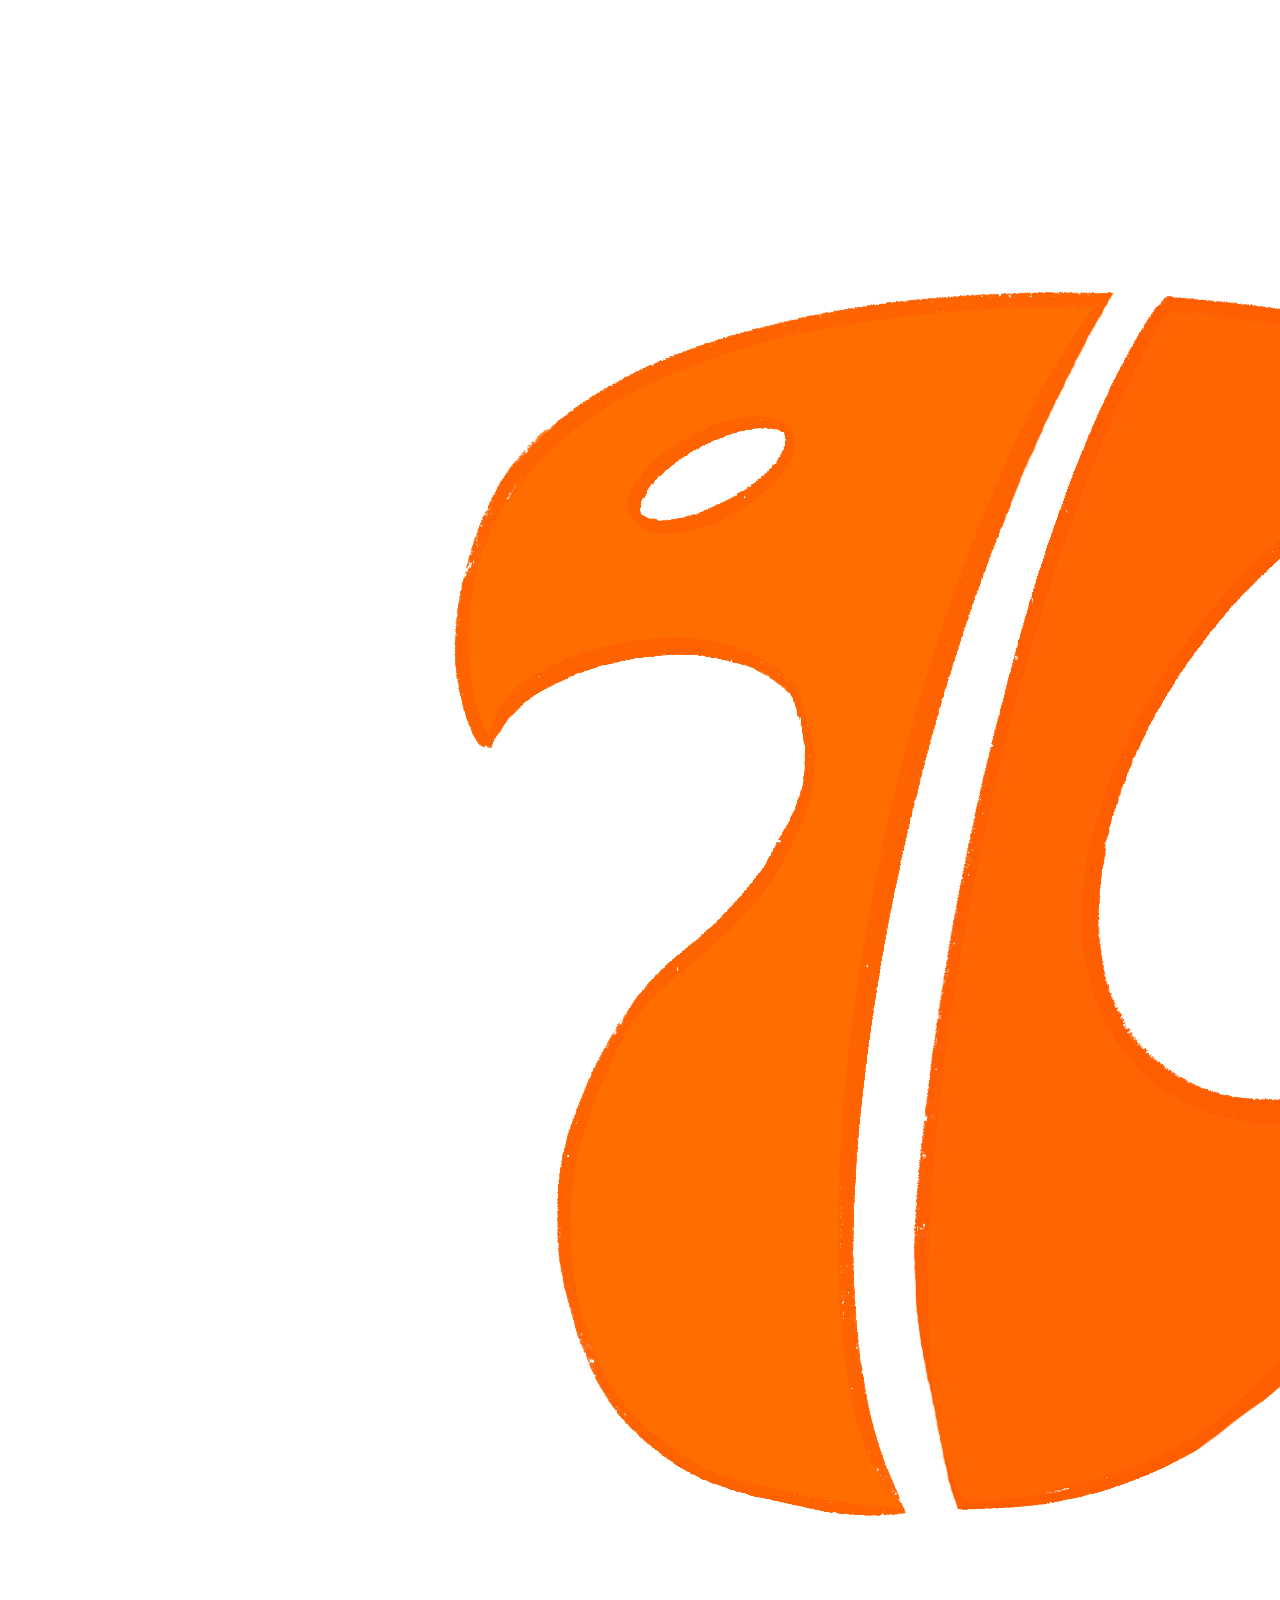
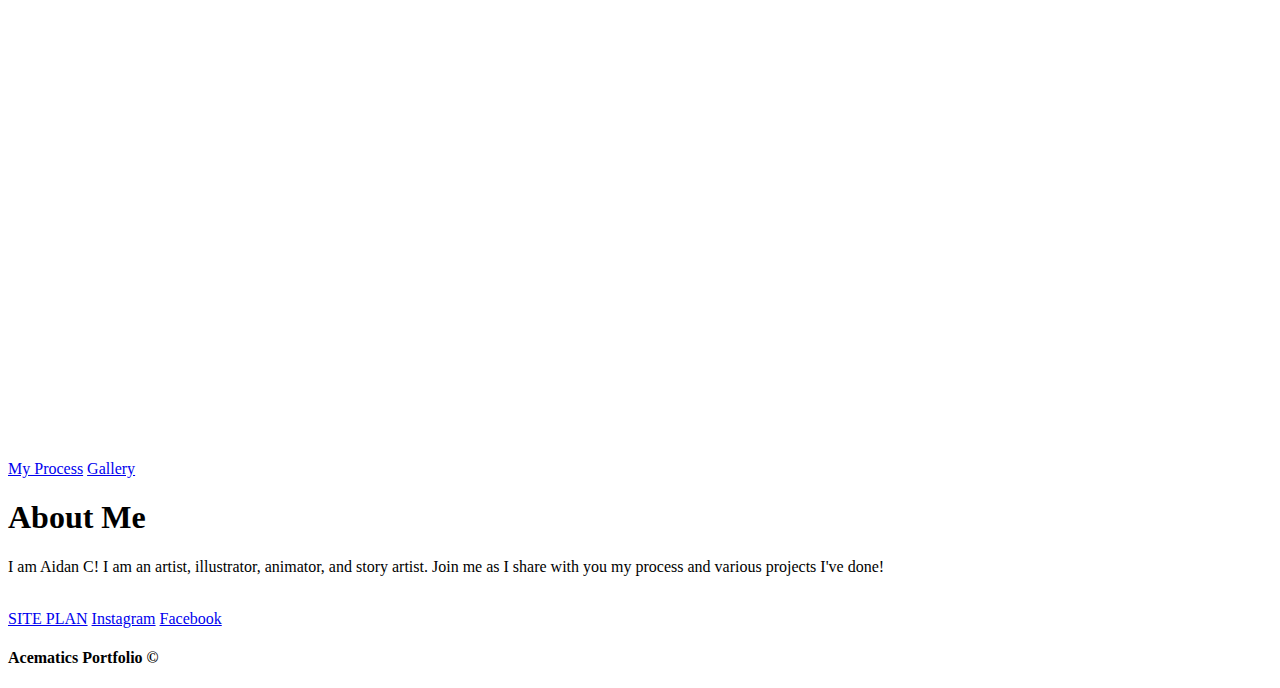
==== acematics-portfolio/index.html @ b0445eff "work opoppopo" ====
<!DOCTYPE html>
<html lang="en">
  <head>
    <meta charset="UTF-8" />
    <meta name="viewport" content="width=device-width, initial-scale=1.0" />
    <meta http-equiv="X-UA-Compatible" content="IE=edge" />
    <meta
      name="viewport"
      content="width=device-
  width, initial-scale=1.0"
    />
    <title>Acematics Portfolio</title>
  </head>
  <nav>
    <header>
      <a href="index.html"
        ><img src="images/acematics.png" alt="acematics logo" id="logo-changer"
      /></a>
      <a href="myprocess.html">My Process</a>
      <a href="gallery.html">Gallery</a>
    </header>
  </nav>

  <main>
    <section>
      <h1>About Me</h1>
      <p>
        I am Aidan C! I am an artist, illustrator, animator, and story artist.
        Join me as I share with you my process and various projects I've done!
      </p>
    </section>
  </main>
  <body>
    <div>
      <img src="" alt="" />
    </div>
  </body>

  <footer>
    <a href="site-plan.html">SITE PLAN</a>
    <a href="https://www.instagram.com" target="_blank">Instagram</a>
    <a href="https://www.facebook.com" target="_blank">Facebook</a>
    <h4>Acematics Portfolio &copy;</h4>
  </footer>
</html>
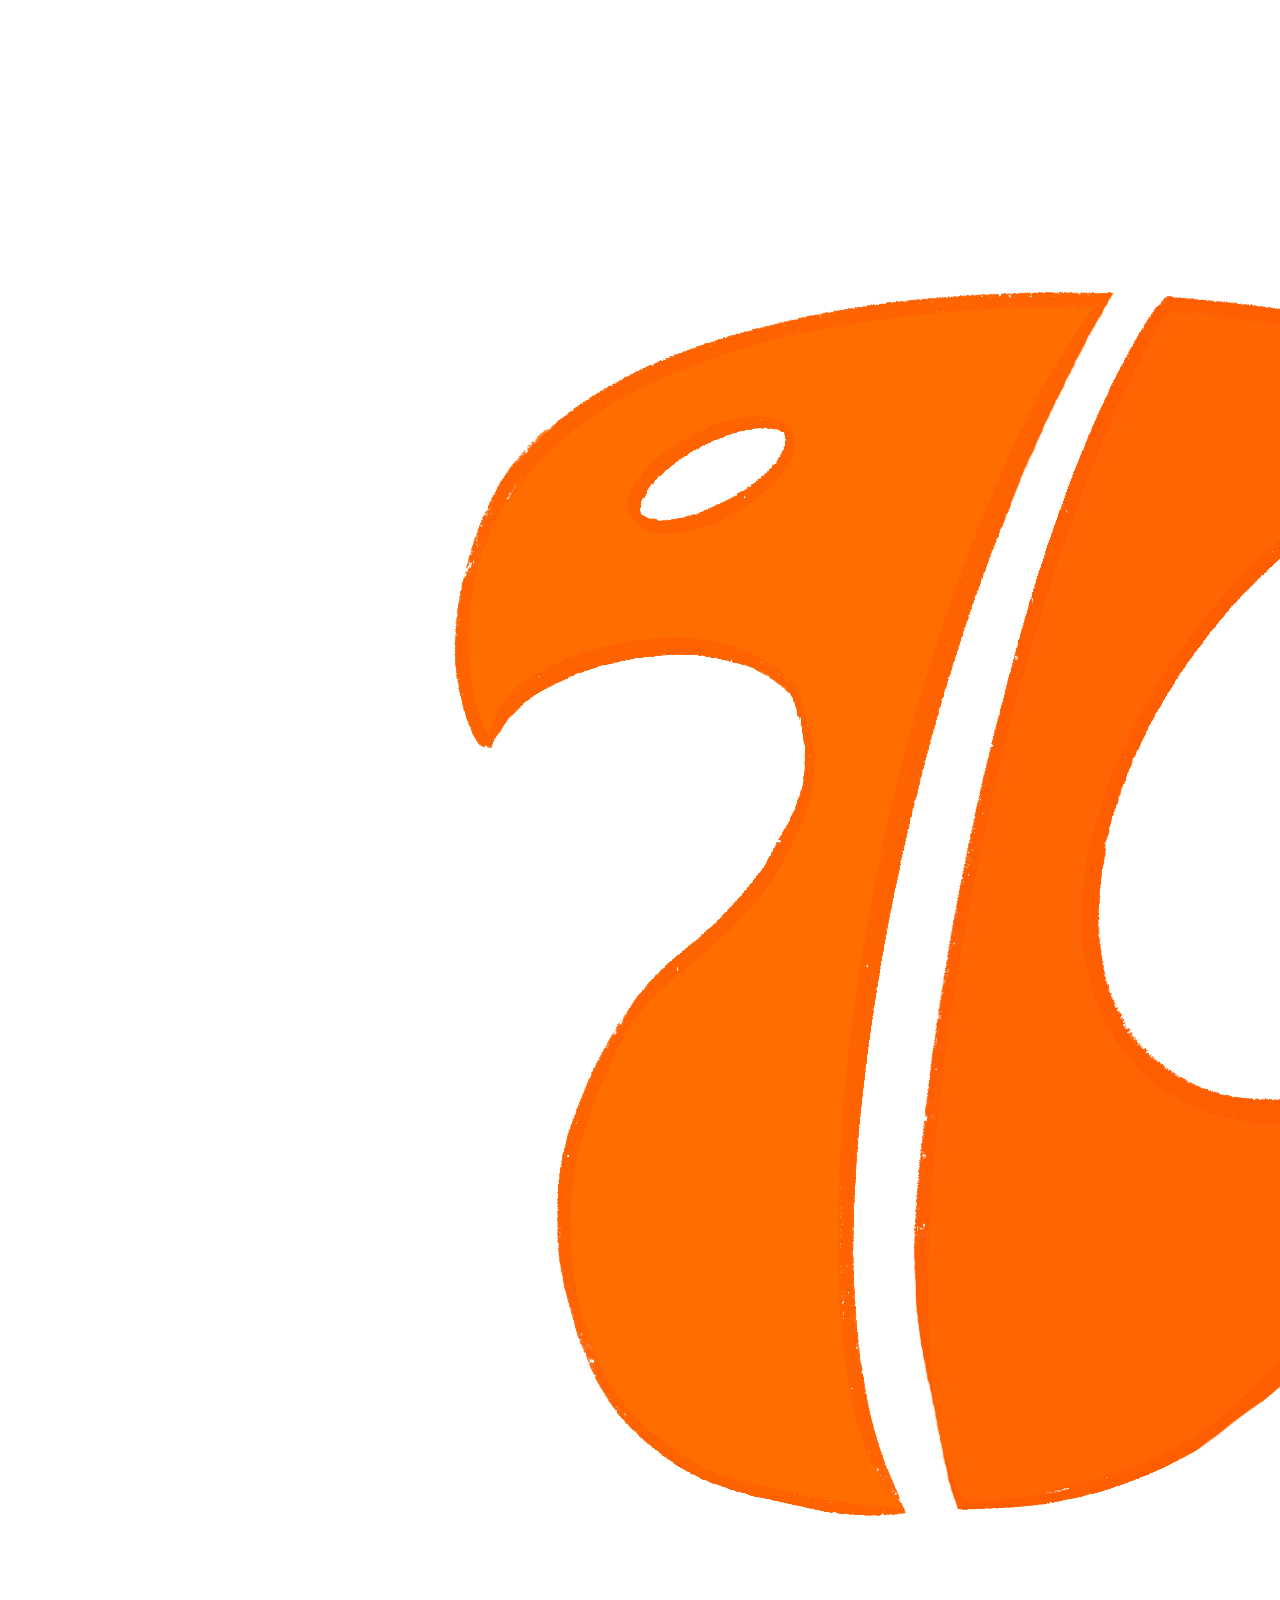
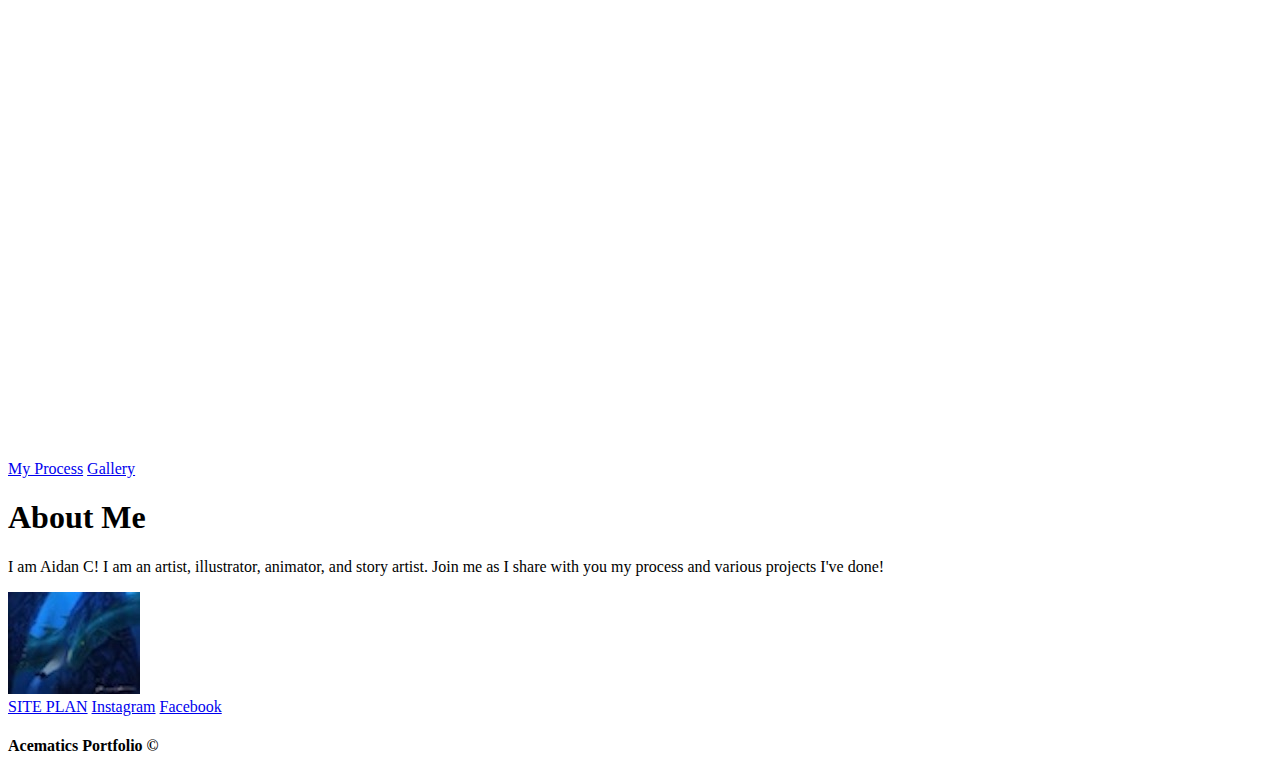
==== commit 52f300f7: "laoalaoalaoalao" ====
--- a/acematics-portfolio/index.html
+++ b/acematics-portfolio/index.html
@@ -32,7 +32,7 @@
   </main>
   <body>
     <div>
-      <img src="" alt="" />
+      <img src="images/sea-monster.JPG" alt="sea-monster" />
     </div>
   </body>
 
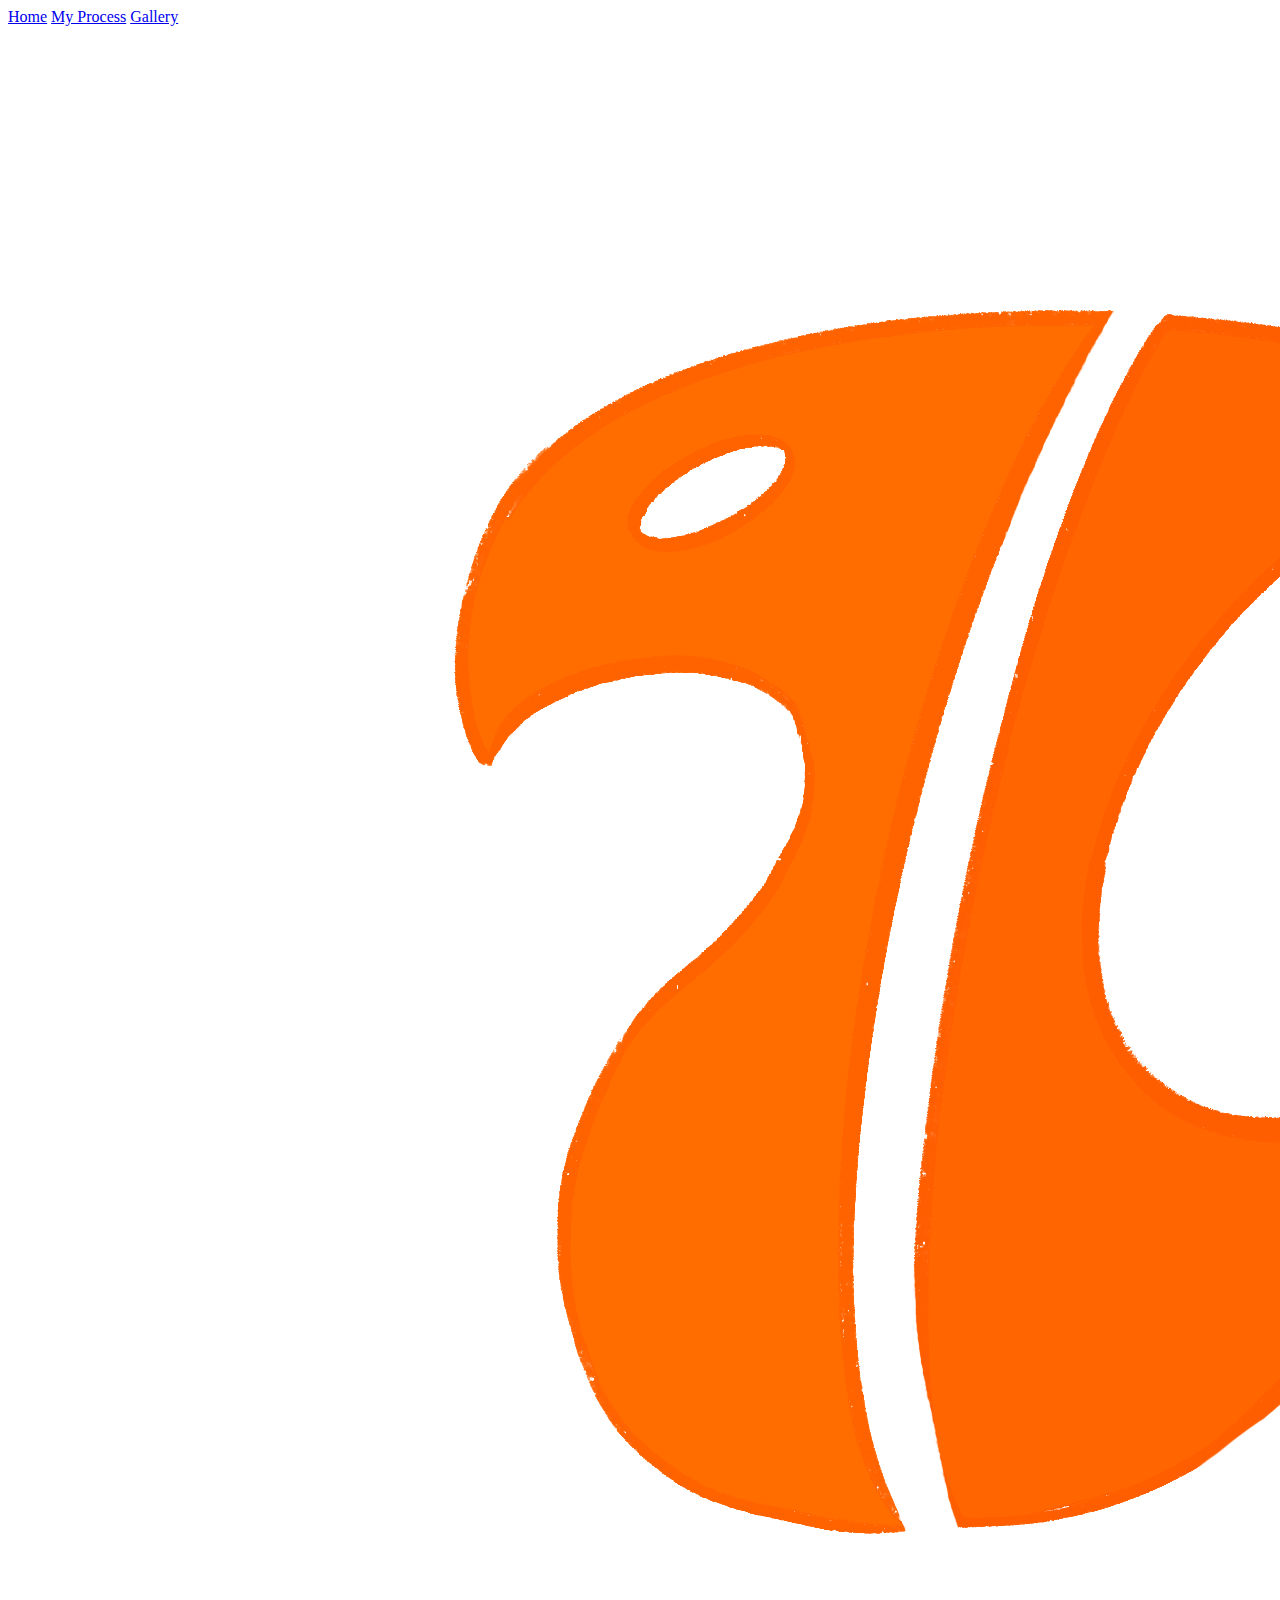
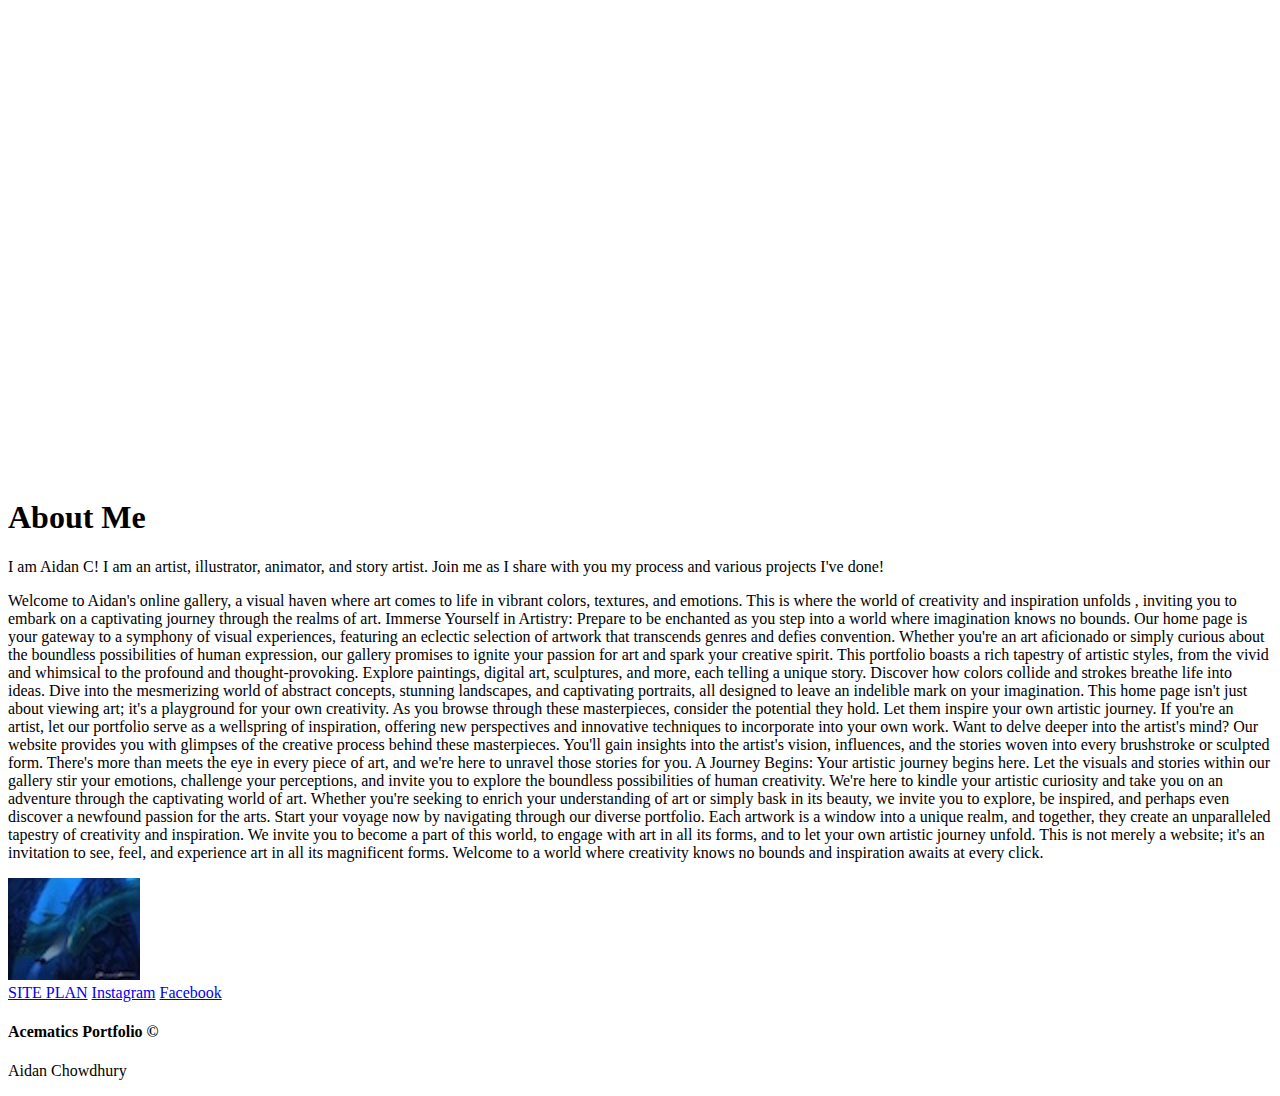
==== commit 962b3650: "iymkaotttwd" ====
--- a/acematics-portfolio/index.html
+++ b/acematics-portfolio/index.html
@@ -9,17 +9,17 @@
       content="width=device-
   width, initial-scale=1.0"
     />
+    <nav>
+      <header>
+        <a href="acematics-portfolio/index.html"></a>
+        <a href="index.html">Home</a>
+        <a href="myprocess.html">My Process</a>
+        <a href="gallery.html">Gallery</a>
+      </header>
+    </nav>
+    <img src="images/acematics.png" alt="acematics logo" id="logo-changer" />
     <title>Acematics Portfolio</title>
   </head>
-  <nav>
-    <header>
-      <a href="index.html"
-        ><img src="images/acematics.png" alt="acematics logo" id="logo-changer"
-      /></a>
-      <a href="myprocess.html">My Process</a>
-      <a href="gallery.html">Gallery</a>
-    </header>
-  </nav>
 
   <main>
     <section>
@@ -27,6 +27,51 @@
       <p>
         I am Aidan C! I am an artist, illustrator, animator, and story artist.
         Join me as I share with you my process and various projects I've done!
+      </p>
+      <p>
+        Welcome to Aidan's online gallery, a visual haven where art comes to
+        life in vibrant colors, textures, and emotions. This is where the world
+        of creativity and inspiration unfolds , inviting you to embark on a
+        captivating journey through the realms of art. Immerse Yourself in
+        Artistry: Prepare to be enchanted as you step into a world where
+        imagination knows no bounds. Our home page is your gateway to a symphony
+        of visual experiences, featuring an eclectic selection of artwork that
+        transcends genres and defies convention. Whether you're an art
+        aficionado or simply curious about the boundless possibilities of human
+        expression, our gallery promises to ignite your passion for art and
+        spark your creative spirit. This portfolio boasts a rich tapestry of
+        artistic styles, from the vivid and whimsical to the profound and
+        thought-provoking. Explore paintings, digital art, sculptures, and more,
+        each telling a unique story. Discover how colors collide and strokes
+        breathe life into ideas. Dive into the mesmerizing world of abstract
+        concepts, stunning landscapes, and captivating portraits, all designed
+        to leave an indelible mark on your imagination. This home page isn't
+        just about viewing art; it's a playground for your own creativity. As
+        you browse through these masterpieces, consider the potential they hold.
+        Let them inspire your own artistic journey. If you're an artist, let our
+        portfolio serve as a wellspring of inspiration, offering new
+        perspectives and innovative techniques to incorporate into your own
+        work. Want to delve deeper into the artist's mind? Our website provides
+        you with glimpses of the creative process behind these masterpieces.
+        You'll gain insights into the artist's vision, influences, and the
+        stories woven into every brushstroke or sculpted form. There's more than
+        meets the eye in every piece of art, and we're here to unravel those
+        stories for you. A Journey Begins: Your artistic journey begins here.
+        Let the visuals and stories within our gallery stir your emotions,
+        challenge your perceptions, and invite you to explore the boundless
+        possibilities of human creativity. We're here to kindle your artistic
+        curiosity and take you on an adventure through the captivating world of
+        art. Whether you're seeking to enrich your understanding of art or
+        simply bask in its beauty, we invite you to explore, be inspired, and
+        perhaps even discover a newfound passion for the arts. Start your voyage
+        now by navigating through our diverse portfolio. Each artwork is a
+        window into a unique realm, and together, they create an unparalleled
+        tapestry of creativity and inspiration. We invite you to become a part
+        of this world, to engage with art in all its forms, and to let your own
+        artistic journey unfold. This is not merely a website; it's an
+        invitation to see, feel, and experience art in all its magnificent
+        forms. Welcome to a world where creativity knows no bounds and
+        inspiration awaits at every click.
       </p>
     </section>
   </main>
@@ -41,5 +86,6 @@
     <a href="https://www.instagram.com" target="_blank">Instagram</a>
     <a href="https://www.facebook.com" target="_blank">Facebook</a>
     <h4>Acematics Portfolio &copy;</h4>
+    <p>Aidan Chowdhury</p>
   </footer>
 </html>
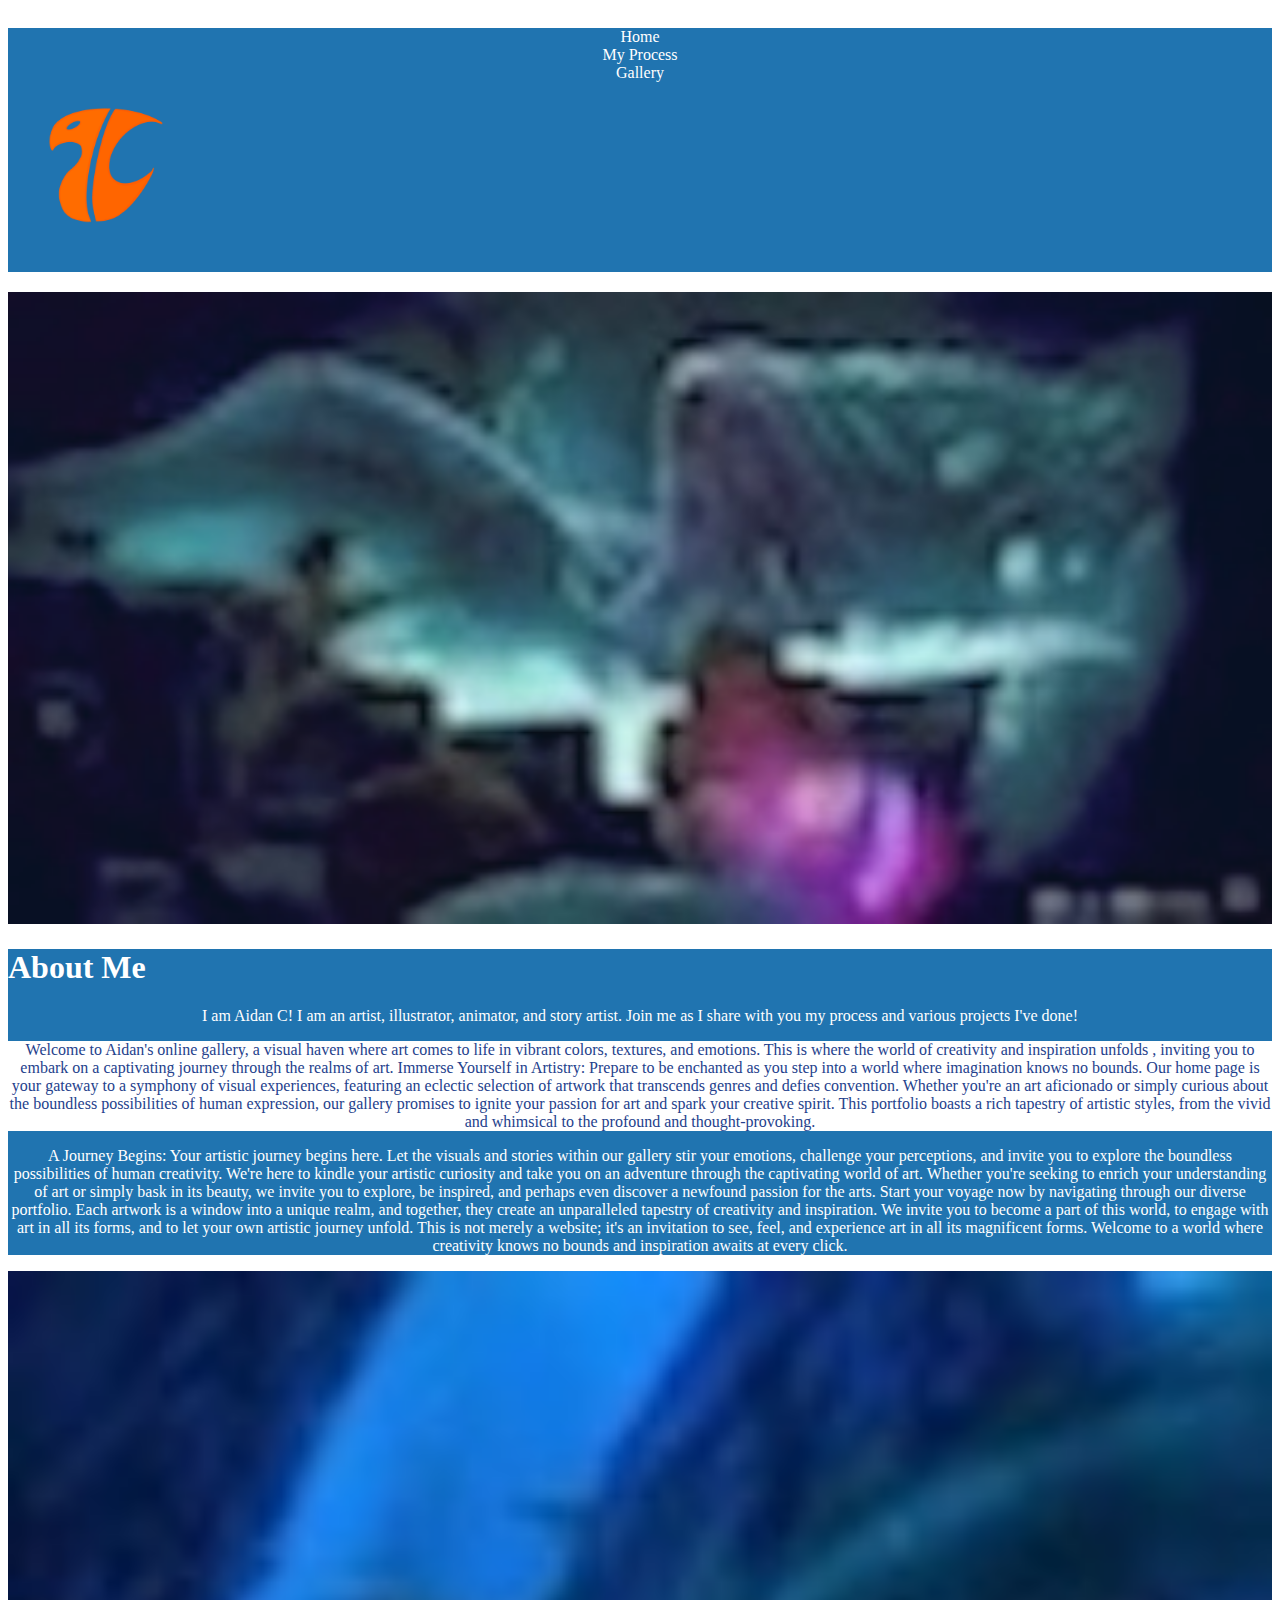
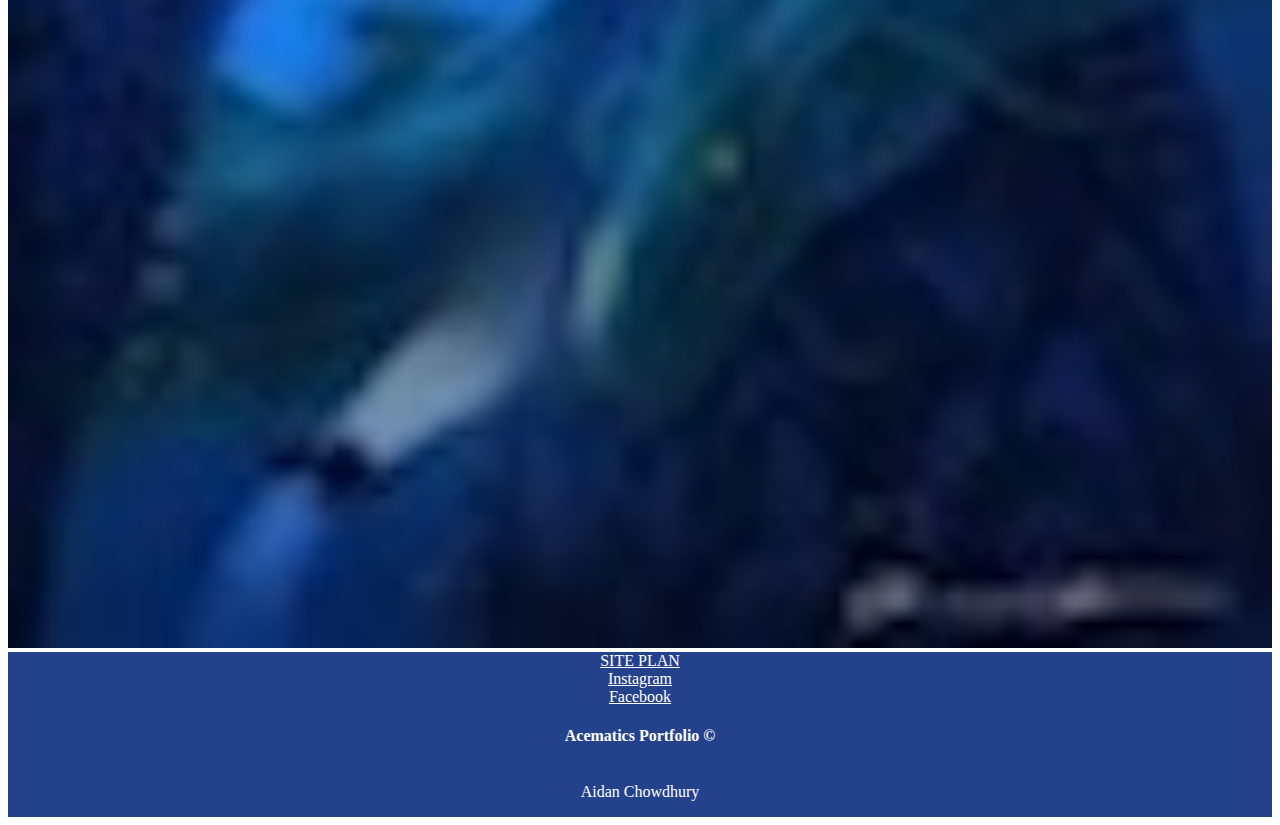
==== commit 7f36893b: "have a merry chrysler" ====
--- a/acematics-portfolio/index.html
+++ b/acematics-portfolio/index.html
@@ -9,25 +9,42 @@
       content="width=device-
   width, initial-scale=1.0"
     />
+    <link
+      type="text/css"
+      rel="stylesheet"
+      href="site-plan/styles/main-style.css"
+    />
+
+    <style>
+      @import url('https://fonts.googleapis.com/css2?family=Open+Sans:wght@300&family=Oswald&display=swap');
+      </style>
+
     <nav>
+      
       <header>
         <a href="acematics-portfolio/index.html"></a>
         <a href="index.html">Home</a>
         <a href="myprocess.html">My Process</a>
         <a href="gallery.html">Gallery</a>
+        <img class="logo" src="images/acematics.png" alt="logo" id="logo-changer" />
       </header>
     </nav>
-    <img src="images/acematics.png" alt="acematics logo" id="logo-changer" />
+    
     <title>Acematics Portfolio</title>
   </head>
 
   <main>
-    <section>
+    <div>
+     <img src="images/pirate.JPG" alt="hero-img" id="hero-img"> 
+    </div>
+    <section class="para-one">
       <h1>About Me</h1>
       <p>
         I am Aidan C! I am an artist, illustrator, animator, and story artist.
         Join me as I share with you my process and various projects I've done!
       </p>
+      
+    <section class="para-two">
       <p>
         Welcome to Aidan's online gallery, a visual haven where art comes to
         life in vibrant colors, textures, and emotions. This is where the world
@@ -41,43 +58,32 @@
         expression, our gallery promises to ignite your passion for art and
         spark your creative spirit. This portfolio boasts a rich tapestry of
         artistic styles, from the vivid and whimsical to the profound and
-        thought-provoking. Explore paintings, digital art, sculptures, and more,
-        each telling a unique story. Discover how colors collide and strokes
-        breathe life into ideas. Dive into the mesmerizing world of abstract
-        concepts, stunning landscapes, and captivating portraits, all designed
-        to leave an indelible mark on your imagination. This home page isn't
-        just about viewing art; it's a playground for your own creativity. As
-        you browse through these masterpieces, consider the potential they hold.
-        Let them inspire your own artistic journey. If you're an artist, let our
-        portfolio serve as a wellspring of inspiration, offering new
-        perspectives and innovative techniques to incorporate into your own
-        work. Want to delve deeper into the artist's mind? Our website provides
-        you with glimpses of the creative process behind these masterpieces.
-        You'll gain insights into the artist's vision, influences, and the
-        stories woven into every brushstroke or sculpted form. There's more than
-        meets the eye in every piece of art, and we're here to unravel those
-        stories for you. A Journey Begins: Your artistic journey begins here.
-        Let the visuals and stories within our gallery stir your emotions,
-        challenge your perceptions, and invite you to explore the boundless
-        possibilities of human creativity. We're here to kindle your artistic
-        curiosity and take you on an adventure through the captivating world of
-        art. Whether you're seeking to enrich your understanding of art or
-        simply bask in its beauty, we invite you to explore, be inspired, and
-        perhaps even discover a newfound passion for the arts. Start your voyage
-        now by navigating through our diverse portfolio. Each artwork is a
-        window into a unique realm, and together, they create an unparalleled
-        tapestry of creativity and inspiration. We invite you to become a part
-        of this world, to engage with art in all its forms, and to let your own
-        artistic journey unfold. This is not merely a website; it's an
-        invitation to see, feel, and experience art in all its magnificent
-        forms. Welcome to a world where creativity knows no bounds and
-        inspiration awaits at every click.
+        thought-provoking.
+      </p>
+    </section>
+    <section class="para-three">
+      <p>
+        A Journey Begins: Your artistic journey begins here. Let the visuals and
+        stories within our gallery stir your emotions, challenge your
+        perceptions, and invite you to explore the boundless possibilities of
+        human creativity. We're here to kindle your artistic curiosity and take
+        you on an adventure through the captivating world of art. Whether you're
+        seeking to enrich your understanding of art or simply bask in its
+        beauty, we invite you to explore, be inspired, and perhaps even discover
+        a newfound passion for the arts. Start your voyage now by navigating
+        through our diverse portfolio. Each artwork is a window into a unique
+        realm, and together, they create an unparalleled tapestry of creativity
+        and inspiration. We invite you to become a part of this world, to engage
+        with art in all its forms, and to let your own artistic journey unfold.
+        This is not merely a website; it's an invitation to see, feel, and
+        experience art in all its magnificent forms. Welcome to a world where
+        creativity knows no bounds and inspiration awaits at every click.
       </p>
     </section>
   </main>
   <body>
     <div>
-      <img src="images/sea-monster.JPG" alt="sea-monster" />
+      <img src="images/sea-monster.JPG" alt="sea-monster" id="" />
     </div>
   </body>
 
--- a/acematics-portfolio/site-plan/styles/main-style.css
+++ b/acematics-portfolio/site-plan/styles/main-style.css
@@ -0,0 +1,59 @@
+/*Colors
+--primary-color: #2074b0;
+  --secondary-color: #3d43bc;
+  --accent1-color: #10154e;
+  --accent2-color: #a121c4; */
+nav {
+  grid-template-rows: 10px 20px;
+  padding: 20px 0 20px 0;
+}
+nav a {
+  color: white;
+  text-align: center;
+  text-size-adjust: 50%;
+  text-decoration: none;
+}
+header {
+  background-color: #2074b0;
+  display: grid;
+}
+
+.logo {
+  width: 15%;
+}
+
+.content {
+  max-width: 1600px;
+  margin: 0 auto;
+}
+.para-one,
+.para-three {
+  background-color: #2074b0;
+}
+.para-one p,
+h1 {
+  color: white;
+}
+.para-two {
+  background-color: white;
+}
+.para-two p {
+  color: #24418c;
+}
+
+footer {
+  display: grid;
+  background-color: #24418c;
+}
+footer a,
+h4,
+p {
+  color: white;
+  text-align: center;
+}
+#hero-img {
+  width: 100%;
+}
+img {
+  width: 100%;
+}
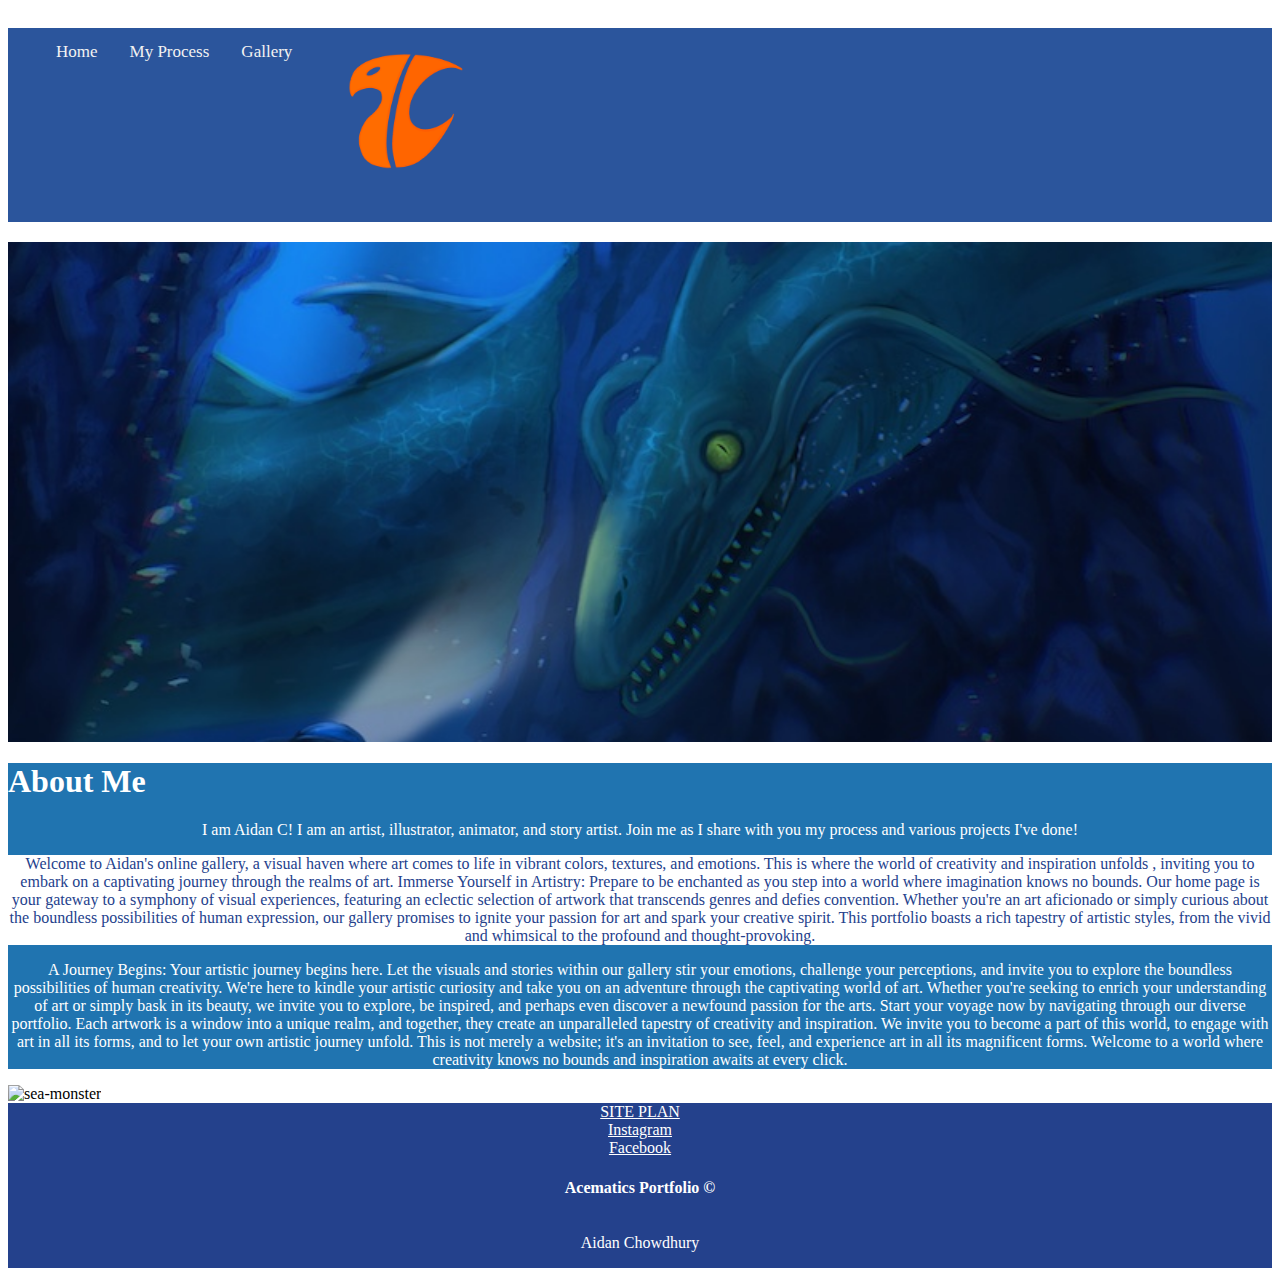
==== commit c2436cad: "wok wok wok" ====
--- a/acematics-portfolio/index.html
+++ b/acematics-portfolio/index.html
@@ -9,34 +9,47 @@
       content="width=device-
   width, initial-scale=1.0"
     />
+
+      </head>
+      <body>
     <link
       type="text/css"
       rel="stylesheet"
       href="site-plan/styles/main-style.css"
-    />
-
-    <style>
-      @import url('https://fonts.googleapis.com/css2?family=Open+Sans:wght@300&family=Oswald&display=swap');
-      </style>
-
+    />  
     <nav>
       
       <header>
+        <div class="topnav">
+        <img class="logo" src="images/acematics.png" alt="logo" id="logo-changer" />
         <a href="acematics-portfolio/index.html"></a>
         <a href="index.html">Home</a>
         <a href="myprocess.html">My Process</a>
         <a href="gallery.html">Gallery</a>
-        <img class="logo" src="images/acematics.png" alt="logo" id="logo-changer" />
+      </div>
       </header>
     </nav>
+    <style>
+      .parallax {
+        /* The image used */
+        background-image: url("images/sea-monster2.0.JPG");
+      
+        /* Set a specific height */
+        min-height: 500px; 
+      
+        /* Create the parallax scrolling effect */
+        background-attachment: fixed;
+        background-position: center;
+        background-repeat: no-repeat;
+        background-size: cover;
+      }
+      </style>
     
     <title>Acematics Portfolio</title>
   </head>
-
+  <div class="parallax"></div>
   <main>
-    <div>
-     <img src="images/pirate.JPG" alt="hero-img" id="hero-img"> 
-    </div>
+    
     <section class="para-one">
       <h1>About Me</h1>
       <p>
@@ -83,7 +96,7 @@
   </main>
   <body>
     <div>
-      <img src="images/sea-monster.JPG" alt="sea-monster" id="" />
+      <img src="" alt="sea-monster" id="" />
     </div>
   </body>
 
--- a/acematics-portfolio/site-plan/styles/main-style.css
+++ b/acematics-portfolio/site-plan/styles/main-style.css
@@ -1,3 +1,5 @@
+@import url("https://fonts.googleapis.com/css2?family=Open+Sans:wght@300&family=Oswald&display=swap");
+
 /*Colors
 --primary-color: #2074b0;
   --secondary-color: #3d43bc;
@@ -15,7 +17,10 @@
 }
 header {
   background-color: #2074b0;
-  display: grid;
+  display: grid-;
+}
+header a {
+  align-items: left;
 }
 
 .logo {
@@ -57,3 +62,26 @@
 img {
   width: 100%;
 }
+.topnav {
+  overflow: hidden;
+  background-color: #2b559c;
+}
+
+.topnav a {
+  float: left;
+  color: #f2f2f2;
+  text-align: center;
+  padding: 14px 16px;
+  text-decoration: none;
+  font-size: 17px;
+}
+
+.topnav a:hover {
+  background-color: #ddd;
+  color: black;
+}
+
+.topnav a.active {
+  background-color: #1e5eb8;
+  color: white;
+}
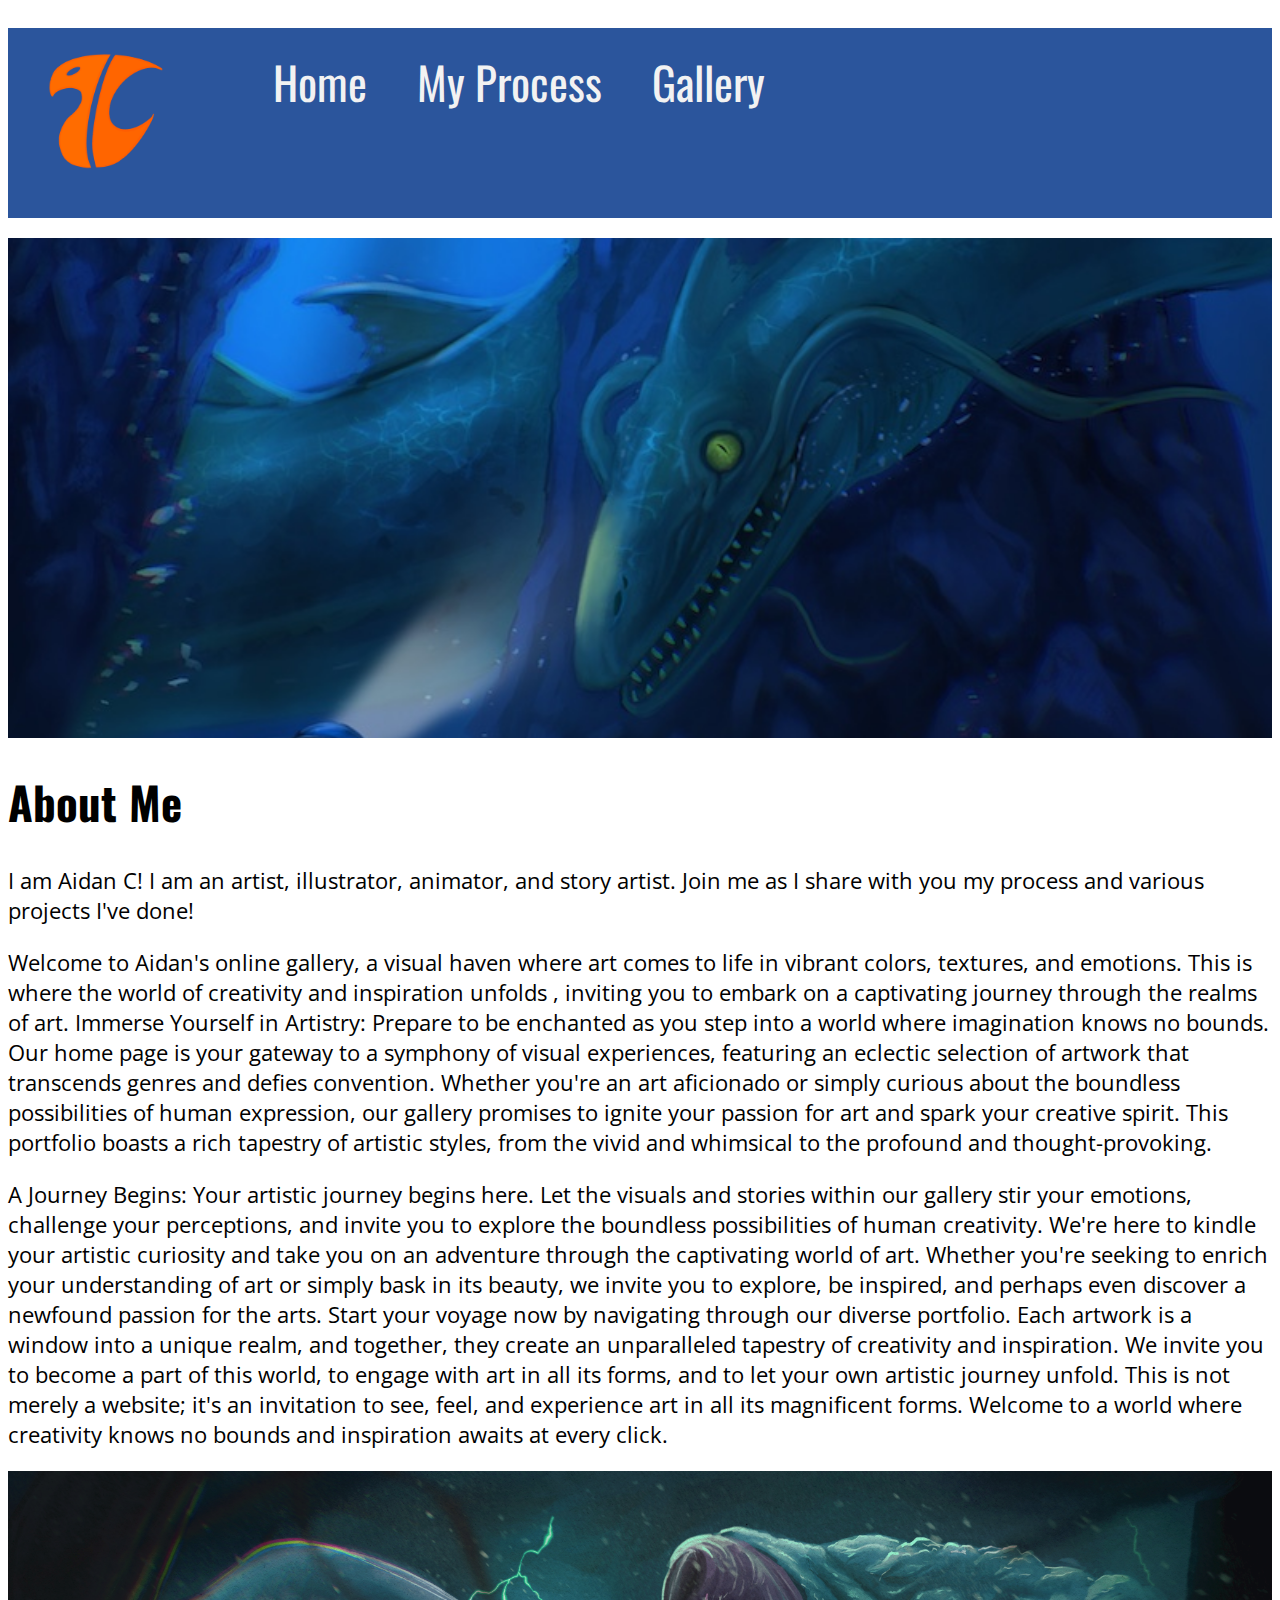
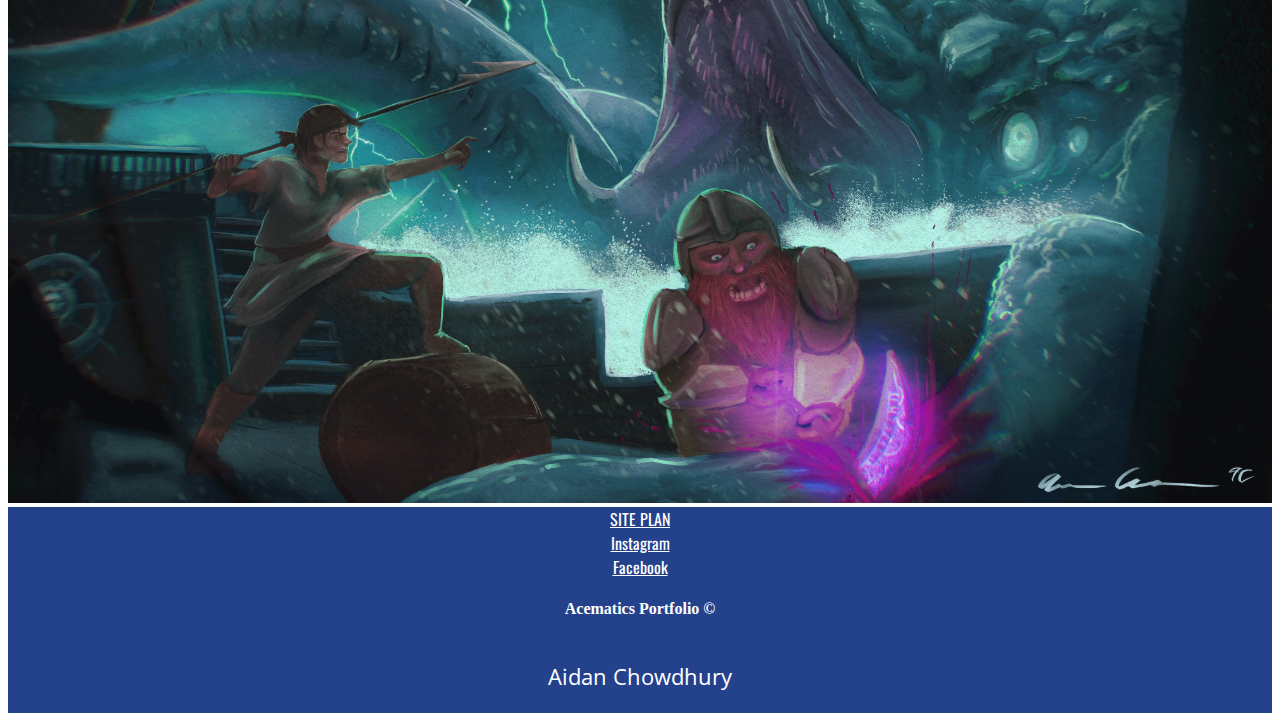
==== commit 89c48373: "Making things great!" ====
--- a/acematics-portfolio/index.html
+++ b/acematics-portfolio/index.html
@@ -21,7 +21,7 @@
       
       <header>
         <div class="topnav">
-        <img class="logo" src="images/acematics.png" alt="logo" id="logo-changer" />
+        <img class="logo" src="images/acematics.png" alt="logo" class="logo" />
         <a href="acematics-portfolio/index.html"></a>
         <a href="index.html">Home</a>
         <a href="myprocess.html">My Process</a>
@@ -29,6 +29,23 @@
       </div>
       </header>
     </nav>
+    <link
+      href="https://fonts.googleapis.com/css2?family=Open+Sans:wght@300&family=Oswald&display=swap"
+      rel="stylesheet"
+    />
+    <style>
+      p {
+        font-family: "Open Sans";
+        font-size: 22px;
+      }
+      h1 {
+        font-family: Oswald;
+        font-size: 45px;
+      }
+      a{
+        font-family: Oswald;
+      }
+    </style>
     <style>
       .parallax {
         /* The image used */
@@ -42,6 +59,11 @@
         background-position: center;
         background-repeat: no-repeat;
         background-size: cover;
+      }
+      a{
+        font-family: Oswald;
+        grid-template-columns: auto;
+        
       }
       </style>
     
@@ -96,7 +118,7 @@
   </main>
   <body>
     <div>
-      <img src="" alt="sea-monster" id="" />
+      <img src="images/IMG_1142.JPG" alt="pirate" id="" />
     </div>
   </body>
 
--- a/acematics-portfolio/site-plan/styles/main-style.css
+++ b/acematics-portfolio/site-plan/styles/main-style.css
@@ -18,6 +18,7 @@
 header {
   background-color: #2074b0;
   display: grid-;
+  align-items: baseline;
 }
 header a {
   align-items: left;
@@ -31,18 +32,8 @@
   max-width: 1600px;
   margin: 0 auto;
 }
-.para-one,
-.para-three {
-  background-color: #2074b0;
-}
-.para-one p,
-h1 {
-  color: white;
-}
-.para-two {
-  background-color: white;
-}
-.para-two p {
+
+.howto p {
   color: #24418c;
 }
 
@@ -51,9 +42,9 @@
   background-color: #24418c;
 }
 footer a,
-h4,
-p {
-  color: white;
+footer h4,
+footer p {
+  color: rgb(255, 255, 255);
   text-align: center;
 }
 #hero-img {
@@ -66,14 +57,18 @@
   overflow: hidden;
   background-color: #2b559c;
 }
+.logo {
+  float: left;
+}
 
 .topnav a {
   float: left;
   color: #f2f2f2;
   text-align: center;
-  padding: 14px 16px;
+  padding: 20px 25px;
   text-decoration: none;
-  font-size: 17px;
+  font-size: 45px;
+  grid-template-rows: max-content;
 }
 
 .topnav a:hover {
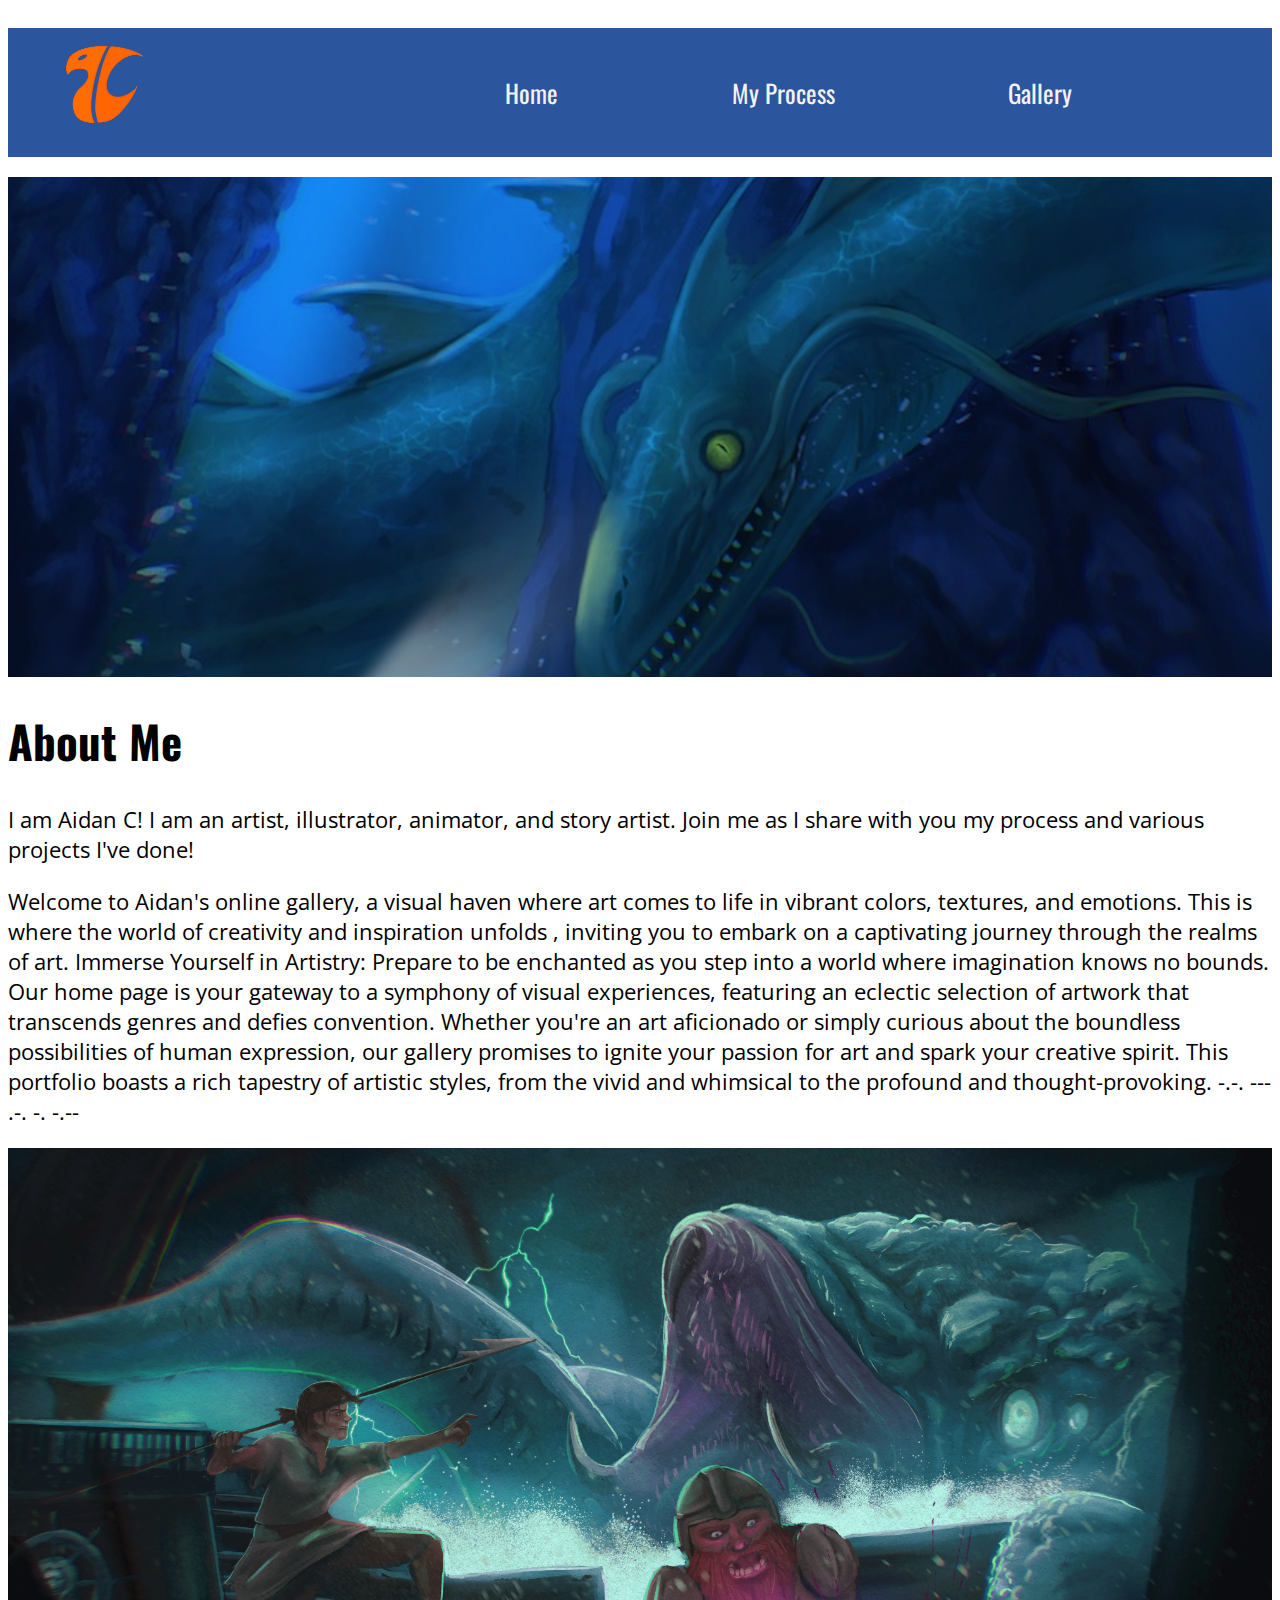
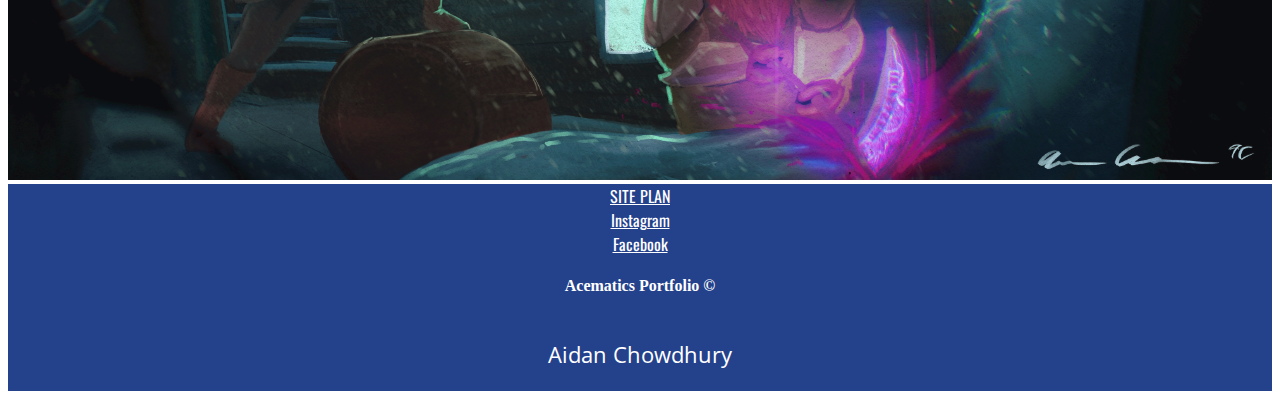
==== commit d5116f3e: "adjusting more stuff" ====
--- a/acematics-portfolio/index.html
+++ b/acematics-portfolio/index.html
@@ -94,27 +94,8 @@
         spark your creative spirit. This portfolio boasts a rich tapestry of
         artistic styles, from the vivid and whimsical to the profound and
         thought-provoking.
+        -.-. --- .-. -. -.--
       </p>
-    </section>
-    <section class="para-three">
-      <p>
-        A Journey Begins: Your artistic journey begins here. Let the visuals and
-        stories within our gallery stir your emotions, challenge your
-        perceptions, and invite you to explore the boundless possibilities of
-        human creativity. We're here to kindle your artistic curiosity and take
-        you on an adventure through the captivating world of art. Whether you're
-        seeking to enrich your understanding of art or simply bask in its
-        beauty, we invite you to explore, be inspired, and perhaps even discover
-        a newfound passion for the arts. Start your voyage now by navigating
-        through our diverse portfolio. Each artwork is a window into a unique
-        realm, and together, they create an unparalleled tapestry of creativity
-        and inspiration. We invite you to become a part of this world, to engage
-        with art in all its forms, and to let your own artistic journey unfold.
-        This is not merely a website; it's an invitation to see, feel, and
-        experience art in all its magnificent forms. Welcome to a world where
-        creativity knows no bounds and inspiration awaits at every click.
-      </p>
-    </section>
   </main>
   <body>
     <div>
--- a/acematics-portfolio/site-plan/styles/main-style.css
+++ b/acematics-portfolio/site-plan/styles/main-style.css
@@ -56,19 +56,23 @@
 .topnav {
   overflow: hidden;
   background-color: #2b559c;
+  display: flex;
+  justify-content: space-between; /* Align items on the horizontal axis */
+  align-items: center; /* Align items on the vertical axis */
+  padding-right: 15%;
 }
+
 .logo {
-  float: left;
+  width: 12%;
+  padding-left: 30px;
 }
 
 .topnav a {
-  float: left;
   color: #f2f2f2;
   text-align: center;
-  padding: 20px 25px;
+  padding: 10px;
   text-decoration: none;
-  font-size: 45px;
-  grid-template-rows: max-content;
+  font-size: 25px;
 }
 
 .topnav a:hover {
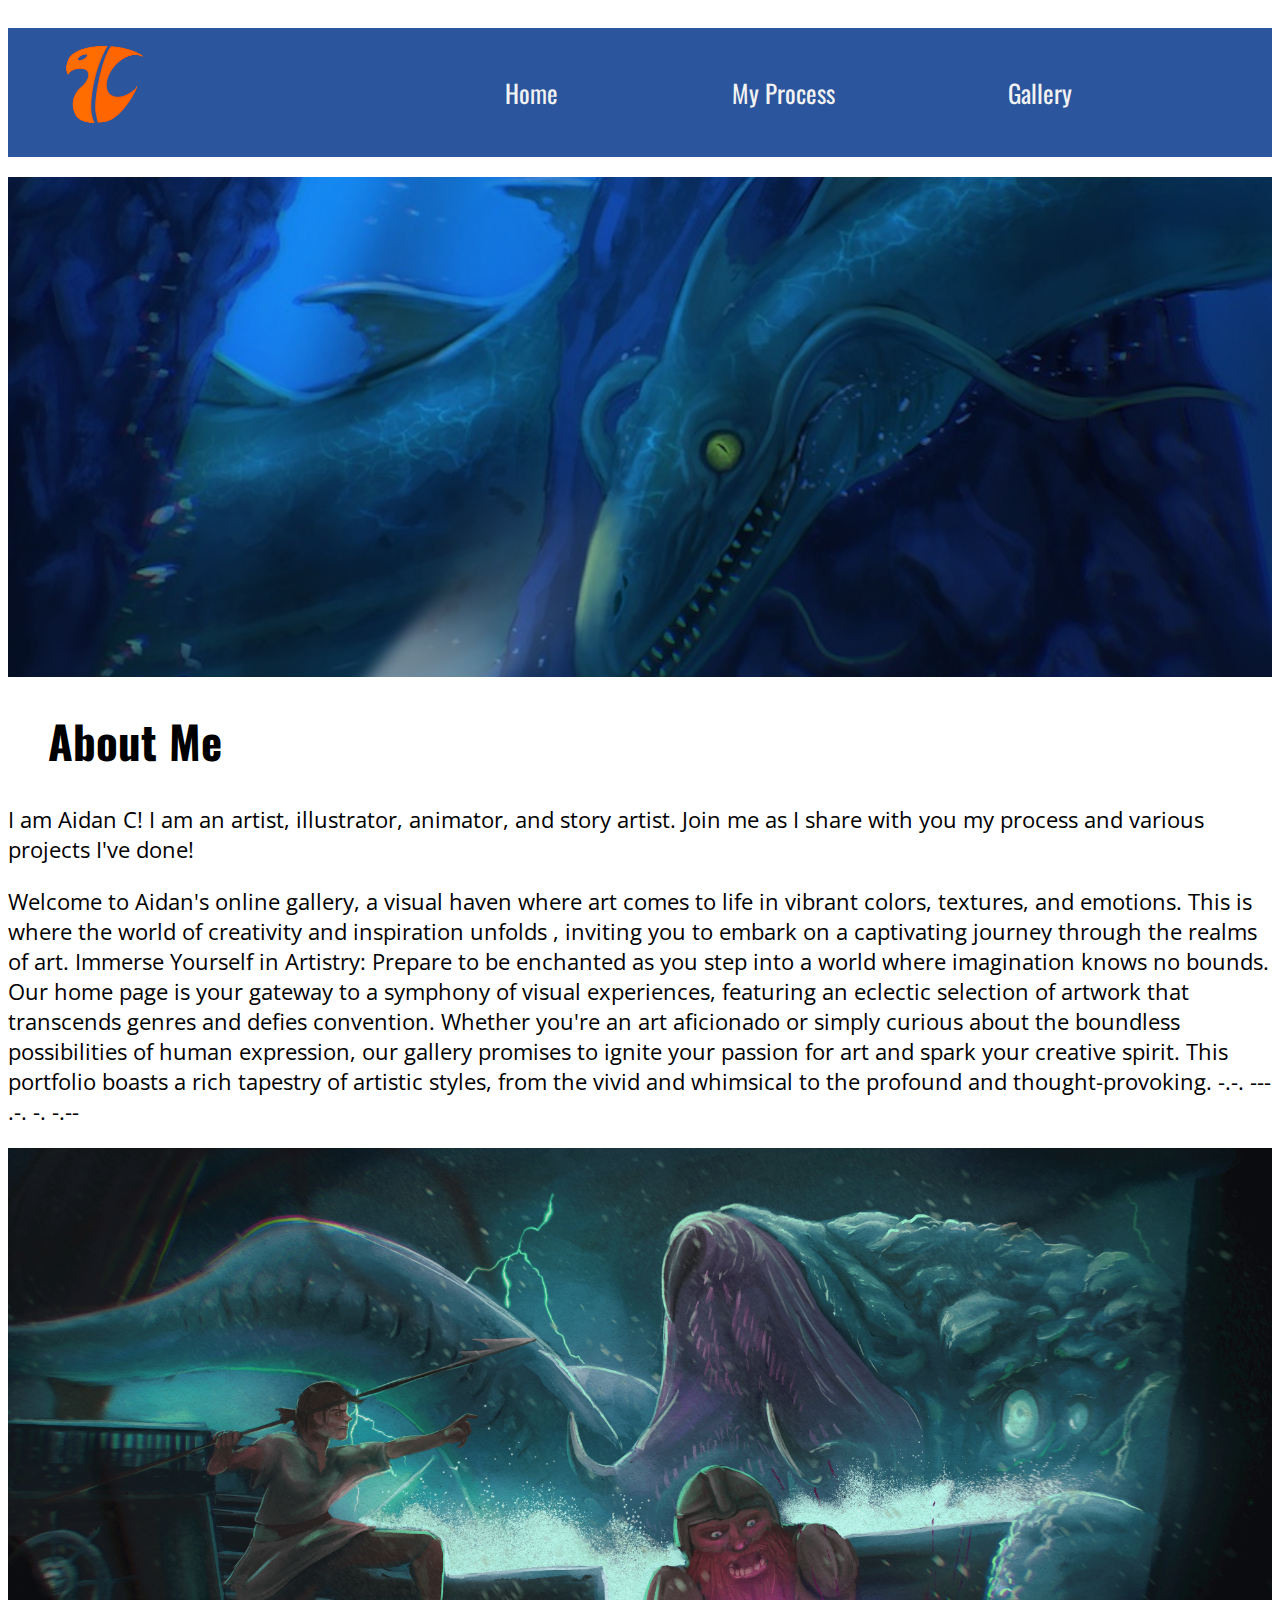
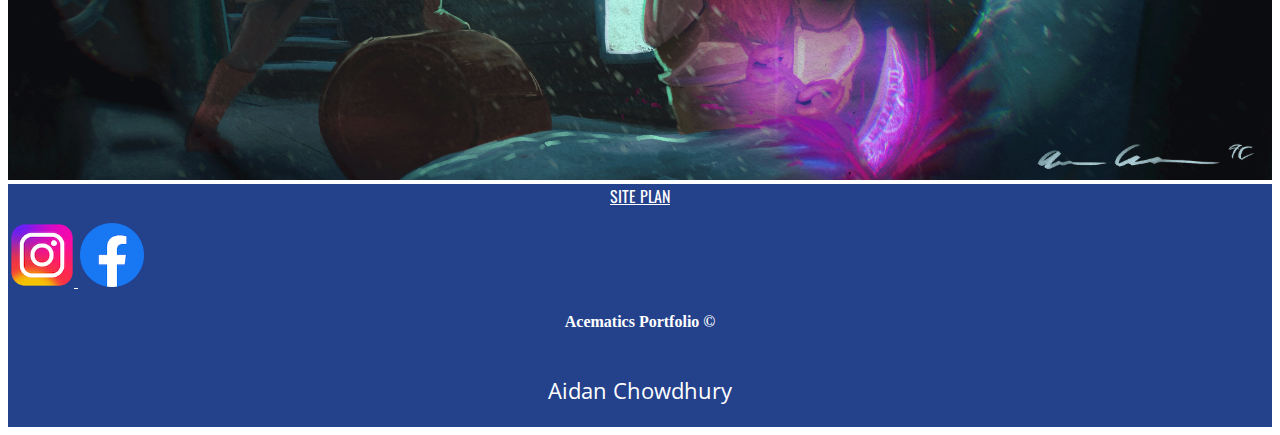
==== commit 59037e78: "xryoxcrf" ====
--- a/acematics-portfolio/index.html
+++ b/acematics-portfolio/index.html
@@ -105,8 +105,18 @@
 
   <footer>
     <a href="site-plan.html">SITE PLAN</a>
-    <a href="https://www.instagram.com" target="_blank">Instagram</a>
-    <a href="https://www.facebook.com" target="_blank">Facebook</a>
+    <div class="social">
+      <a href="https://www.instagram.com" target="_blank">
+        <img
+          src="images/insta-logo copy.png"
+          id="insta-logo"
+          alt="instagram-icon"
+        />
+      </a>
+      <a href="https://www.facebook.com" target="_blank">
+        <img src="images/facebook-logo-2019.png" id="fb-logo" alt="fb-icon" />
+      </a>
+    </div>
     <h4>Acematics Portfolio &copy;</h4>
     <p>Aidan Chowdhury</p>
   </footer>
--- a/acematics-portfolio/site-plan/styles/main-style.css
+++ b/acematics-portfolio/site-plan/styles/main-style.css
@@ -27,7 +27,9 @@
 .logo {
   width: 15%;
 }
-
+h1 {
+  margin-left: 40px;
+}
 .content {
   max-width: 1600px;
   margin: 0 auto;
@@ -84,3 +86,10 @@
   background-color: #1e5eb8;
   color: white;
 }
+footer .social img {
+  padding-top: 15px;
+  max-width: 4em;
+  align-items: center;
+  margin-left: 2px;
+  margin-top: 0%;
+}
